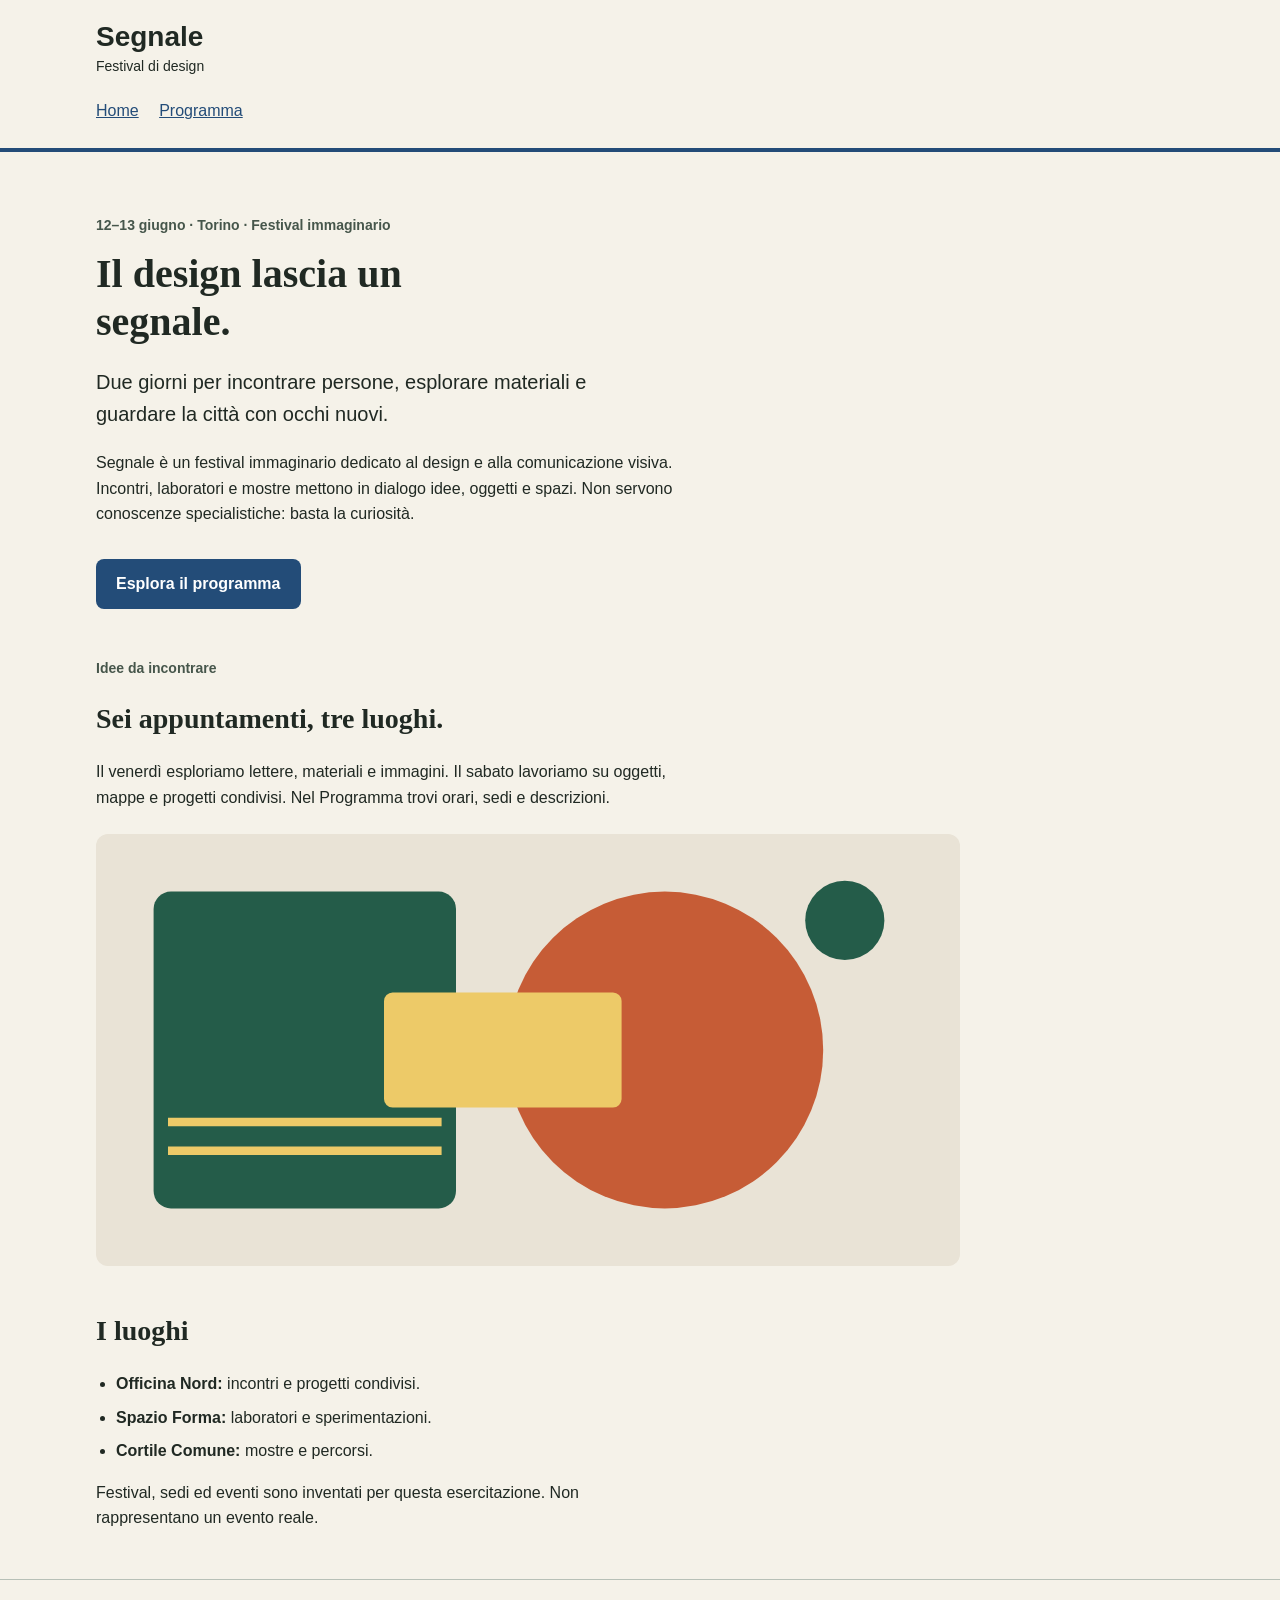
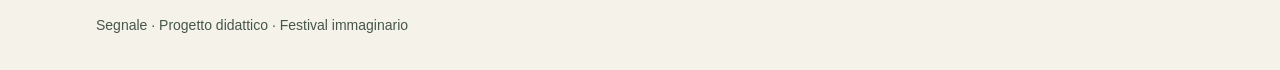
==== festival-segnale/index.html @ 59477435 "base" ====
<!doctype html>
<html lang="it">
<head>
  <meta charset="utf-8">
  <meta name="viewport" content="width=device-width, initial-scale=1">
  <title>Segnale — Festival di design</title>
  <link rel="stylesheet" href="style.css">
</head>
<body>
  <a class="skip-link" href="#contenuto">Vai al contenuto</a>
  <header class="site-header">
    <div class="container">
      <a class="brand" href="index.html">Segnale<span>Festival di design</span></a>
      <nav>
        <a href="index.html">Home</a>
        <a href="programma.html">Programma</a>
      </nav>
    </div>
  </header>

  <main id="contenuto" class="container">
    <section class="intro">
      <p class="eyebrow">12–13 giugno · Torino · Festival immaginario</p>
      <h1 id="titolo-home">Il design lascia un segnale.</h1>
      <p class="lead">Due giorni per incontrare persone, esplorare materiali e guardare la città con occhi nuovi.</p>
      <p class="reading-text">Segnale è un festival immaginario dedicato al design e alla comunicazione visiva. Incontri, laboratori e mostre mettono in dialogo idee, oggetti e spazi. Non servono conoscenze specialistiche: basta la curiosità.</p>
      <a class="button-link" href="programma.html">Esplora il programma</a>
    </section>

    <section class="content-section">
      <p class="eyebrow">Idee da incontrare</p>
      <h2 id="titolo-festival">Sei appuntamenti, tre luoghi.</h2>
      <p class="reading-text">Il venerdì esploriamo lettere, materiali e immagini. Il sabato lavoriamo su oggetti, mappe e progetti condivisi. Nel Programma trovi orari, sedi e descrizioni.</p>
      <img class="festival-image" src="assets/festival.svg" alt="Composizione geometrica di cerchi e rettangoli nei colori del festival" width="1200" height="600">
    </section>

    <section class="content-section">
      <h2 id="titolo-luoghi">I luoghi</h2>
      <ul class="venues">
        <li><strong>Officina Nord:</strong> incontri e progetti condivisi.</li>
        <li><strong>Spazio Forma:</strong> laboratori e sperimentazioni.</li>
        <li><strong>Cortile Comune:</strong> mostre e percorsi.</li>
      </ul>
      <p class="reading-text">Festival, sedi ed eventi sono inventati per questa esercitazione. Non rappresentano un evento reale.</p>
    </section>
  </main>

  <footer class="site-footer"><div class="container"><p>Segnale · Progetto didattico · Festival immaginario</p></div></footer>
</body>
</html>
---- festival-segnale/style.css ----
/* Segnale: esempio completo della consegna su Home e Programma. */

/* Valori condivisi: le regole interessate li richiamano con var(). */
:root {
  --colore-primario: #234c78;
  --colore-primario-scuro: #163454;
  --colore-sfondo: #f5f2e9;
  --colore-testo: #202923;
  --font-testo: Arial, Helvetica, sans-serif;
  --font-titoli: Georgia, "Times New Roman", serif;
}

* {
  box-sizing: border-box;
}

body {
  margin: 0;
  background: var(--colore-sfondo);
  color: var(--colore-testo);
  font-family: var(--font-testo);
  font-size: 1rem;
  line-height: 1.6;
}

a {
  color: var(--colore-primario);
}

a:hover {
  text-decoration: underline;
}

a:focus {
  outline: 3px solid var(--colore-testo);
}

.container {
  width: 92%;
  max-width: 68rem;
  margin: 0 auto;
}

.site-header {
  padding: 1.25rem 0;
  border-bottom: 4px solid var(--colore-primario);
}

.brand {
  display: inline-block;
  color: var(--colore-testo);
  font-size: 1.75rem;
  font-weight: bold;
  line-height: 1.2;
  text-decoration: none;
}

.brand span {
  display: block;
  margin-top: 0.25rem;
  font-size: 0.875rem;
  font-weight: normal;
}

nav {
  margin-top: 1rem;
}

nav a {
  display: inline-block;
  margin-right: 1rem;
  padding: 0.25rem 0;
}


.intro {
  padding: 3rem 0 1rem;
}

.eyebrow,
.event-meta {
  color: #46564b;
  font-size: 0.875rem;
  font-weight: bold;
}

h1,
h2,
h3 {
  font-family: var(--font-titoli);
  line-height: 1.2;
}

h1 {
  max-width: 18ch;
  margin: 0.75rem 0 1.25rem;
  font-size: 2.5rem;
}

h2 {
  font-size: 1.75rem;
}

h3 {
  margin: 0.5rem 0 0.75rem;
  font-size: 1.375rem;
}

.lead {
  max-width: 48ch;
  font-size: 1.25rem;
}

.reading-text {
  max-width: 65ch;
}

.button-link {
  display: inline-block;
  margin-top: 1rem;
  padding: 0.75rem 1.25rem;
  border-radius: 0.5rem;
  background: var(--colore-primario);
  color: #ffffff;
  font-weight: bold;
  text-decoration: none;
}

.button-link:hover {
  background: var(--colore-primario-scuro);
}

.content-section {
  margin: 2rem 0 3rem;
}

.festival-image {
  display: block;
  width: 100%;
  max-width: 54rem;
  height: auto;
  margin-top: 1.5rem;
  border-radius: 0.75rem;
}

.venues {
  padding-left: 1.25rem;
}

.venues li {
  margin-bottom: 0.5rem;
}

/* Disposizione di base: una colonna. */
.event-grid {
  display: grid;
  grid-template-columns: 1fr;
  gap: 2rem;
}

.event-card {
  overflow: hidden;
  border: 1px solid #b7c0b7;
  border-radius: 0.75rem;
  background: #ffffff;
}

.event-card img {
  display: block;
  width: 100%;
  height: auto;
}

.event-body {
  padding: 1.5rem;
}

.event-place {
  margin-bottom: 0;
  color: #46564b;
  font-size: 0.875rem;
}

.site-footer {
  padding: 1.25rem 0;
  border-top: 1px solid #b7c0b7;
  color: #46564b;
  font-size: 0.875rem;
}

.skip-link {
  position: absolute;
  top: -6rem;
  left: 1rem;
  padding: 0.75rem 1rem;
  background: #ffffff;
  color: var(--colore-testo);
}

.skip-link:focus {
  top: 1rem;
}

/* Da 600 px: due colonne. */
@media (min-width: 600px) {
  .event-grid {
    grid-template-columns: repeat(2, 1fr);
  }
}

/* Da 1024 px: tre colonne. Questa regola segue quella da 600 px. */
@media (min-width: 1024px) {
  .event-grid {
    grid-template-columns: repeat(3, 1fr);
  }
}
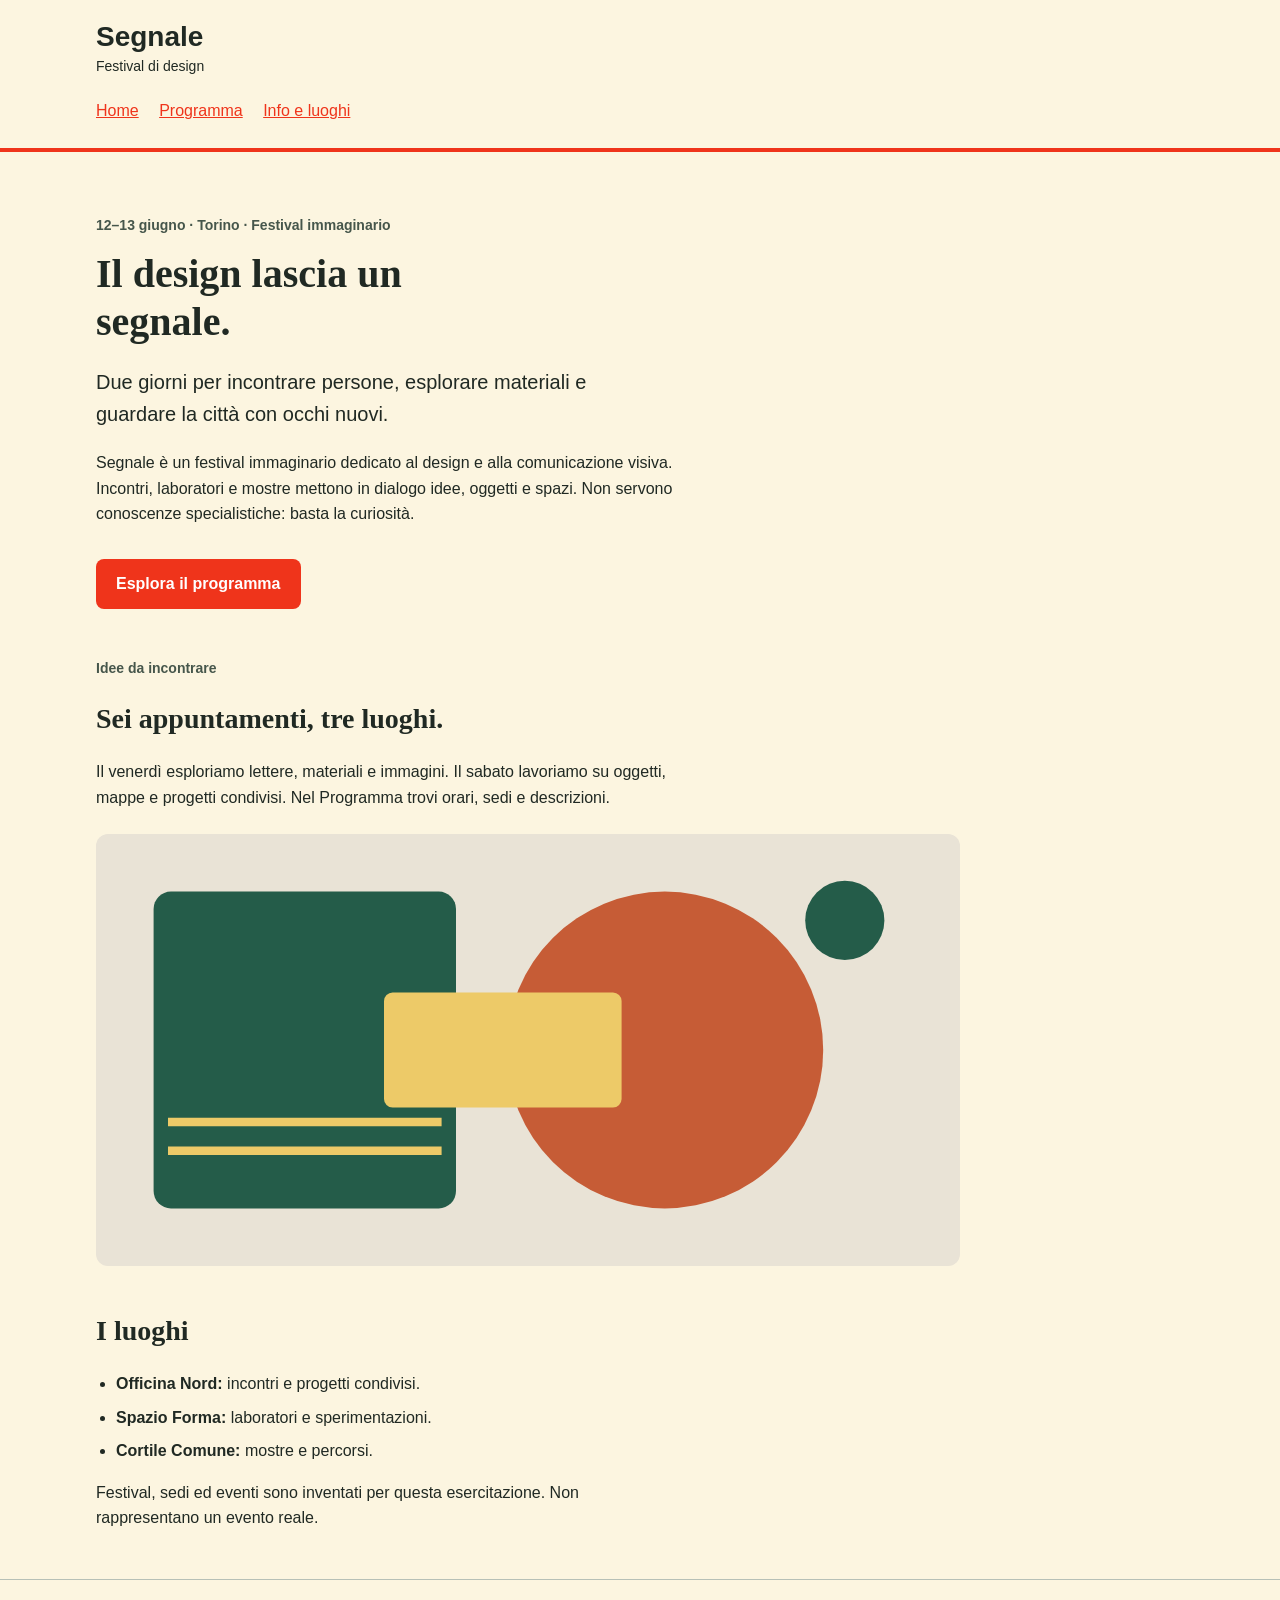
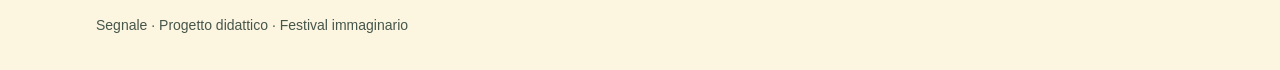
==== commit c4518a0b: "nuove richieste" ====
--- a/festival-segnale/index.html
+++ b/festival-segnale/index.html
@@ -8,12 +8,14 @@
 </head>
 <body>
   <a class="skip-link" href="#contenuto">Vai al contenuto</a>
+
   <header class="site-header">
     <div class="container">
       <a class="brand" href="index.html">Segnale<span>Festival di design</span></a>
-      <nav>
+      <nav aria-label="Navigazione principale">
         <a href="index.html">Home</a>
         <a href="programma.html">Programma</a>
+        <a href="info.html">Info e luoghi</a>
       </nav>
     </div>
   </header>
@@ -45,6 +47,10 @@
     </section>
   </main>
 
-  <footer class="site-footer"><div class="container"><p>Segnale · Progetto didattico · Festival immaginario</p></div></footer>
+  <footer class="site-footer">
+    <div class="container">
+      <p>Segnale · Progetto didattico · Festival immaginario</p>
+    </div>
+  </footer>
 </body>
-</html>
+</html>
--- a/festival-segnale/style.css
+++ b/festival-segnale/style.css
@@ -1,10 +1,9 @@
-/* Segnale: esempio completo della consegna su Home e Programma. */
-
-/* Valori condivisi: le regole interessate li richiamano con var(). */
+/* Segnale: stile condiviso per Home, Programma e Info e luoghi. */
+
 :root {
-  --colore-primario: #234c78;
-  --colore-primario-scuro: #163454;
-  --colore-sfondo: #f5f2e9;
+  --colore-primario: #ef341b;
+  --colore-primario-scuro: #f01313;
+  --colore-sfondo: #fcf5e0;
   --colore-testo: #202923;
   --font-testo: Arial, Helvetica, sans-serif;
   --font-titoli: Georgia, "Times New Roman", serif;
@@ -71,7 +70,6 @@
   margin-right: 1rem;
   padding: 0.25rem 0;
 }
-
 
 .intro {
   padding: 3rem 0 1rem;
@@ -151,11 +149,10 @@
   margin-bottom: 0.5rem;
 }
 
-/* Disposizione di base: una colonna. */
 .event-grid {
   display: grid;
   grid-template-columns: 1fr;
-  gap: 2rem;
+  gap: 3rem;
 }
 
 .event-card {
@@ -201,16 +198,114 @@
   top: 1rem;
 }
 
-/* Da 600 px: due colonne. */
+/* Galleria fotografica */
+.luoghi-swiper {
+  width: 100%;
+  max-width: 54rem;
+  overflow: hidden;
+  border-radius: 0.75rem;
+  background: #ffffff;
+}
+
+.luoghi-swiper .swiper-slide {
+  height: auto;
+  margin: 0;
+  border: 1px solid #b7c0b7;
+  border-radius: 0.75rem;
+  overflow: hidden;
+}
+
+.luoghi-swiper .swiper-slide img {
+  display: block;
+  width: 100%;
+  height: auto;
+  aspect-ratio: 3 / 2;
+  object-fit: cover;
+}
+
+.luoghi-swiper figcaption {
+  display: grid;
+  gap: 0.25rem;
+  padding: 1rem 1.25rem;
+  color: var(--colore-testo);
+}
+
+.gallery-controls {
+  display: flex;
+  align-items: center;
+  justify-content: center;
+  gap: 1.5rem;
+  min-height: 3.5rem;
+}
+
+.luoghi-swiper .swiper-button-prev,
+.luoghi-swiper .swiper-button-next {
+  position: static;
+  width: 2.75rem;
+  height: 2.75rem;
+  margin: 0;
+  color: var(--colore-primario);
+}
+
+.luoghi-swiper .swiper-button-prev::after,
+.luoghi-swiper .swiper-button-next::after {
+  font-size: 1.25rem;
+  font-weight: bold;
+}
+
+.luoghi-swiper .swiper-pagination {
+  position: static;
+  width: auto;
+  color: var(--colore-testo);
+}
+
+.luoghi-swiper button:focus-visible,
+a:focus-visible {
+  outline: 3px solid var(--colore-testo);
+  outline-offset: 3px;
+}
+
+/* Mappa e indirizzi */
+.map-container {
+  width: 100%;
+  overflow: hidden;
+  border: 1px solid #b7c0b7;
+  border-radius: 0.75rem;
+}
+
+.map-container iframe {
+  display: block;
+  width: 100%;
+  height: 28rem;
+  border: 0;
+}
+
+.venue-addresses {
+  padding-left: 1.25rem;
+}
+
+.venue-addresses li {
+  margin-bottom: 1rem;
+}
+
 @media (min-width: 600px) {
   .event-grid {
     grid-template-columns: repeat(2, 1fr);
   }
 }
 
-/* Da 1024 px: tre colonne. Questa regola segue quella da 600 px. */
 @media (min-width: 1024px) {
   .event-grid {
     grid-template-columns: repeat(3, 1fr);
   }
 }
+
+@media (max-width: 480px) {
+  .map-container iframe {
+    height: 22rem;
+  }
+
+  .gallery-controls {
+    gap: 0.75rem;
+  }
+}
